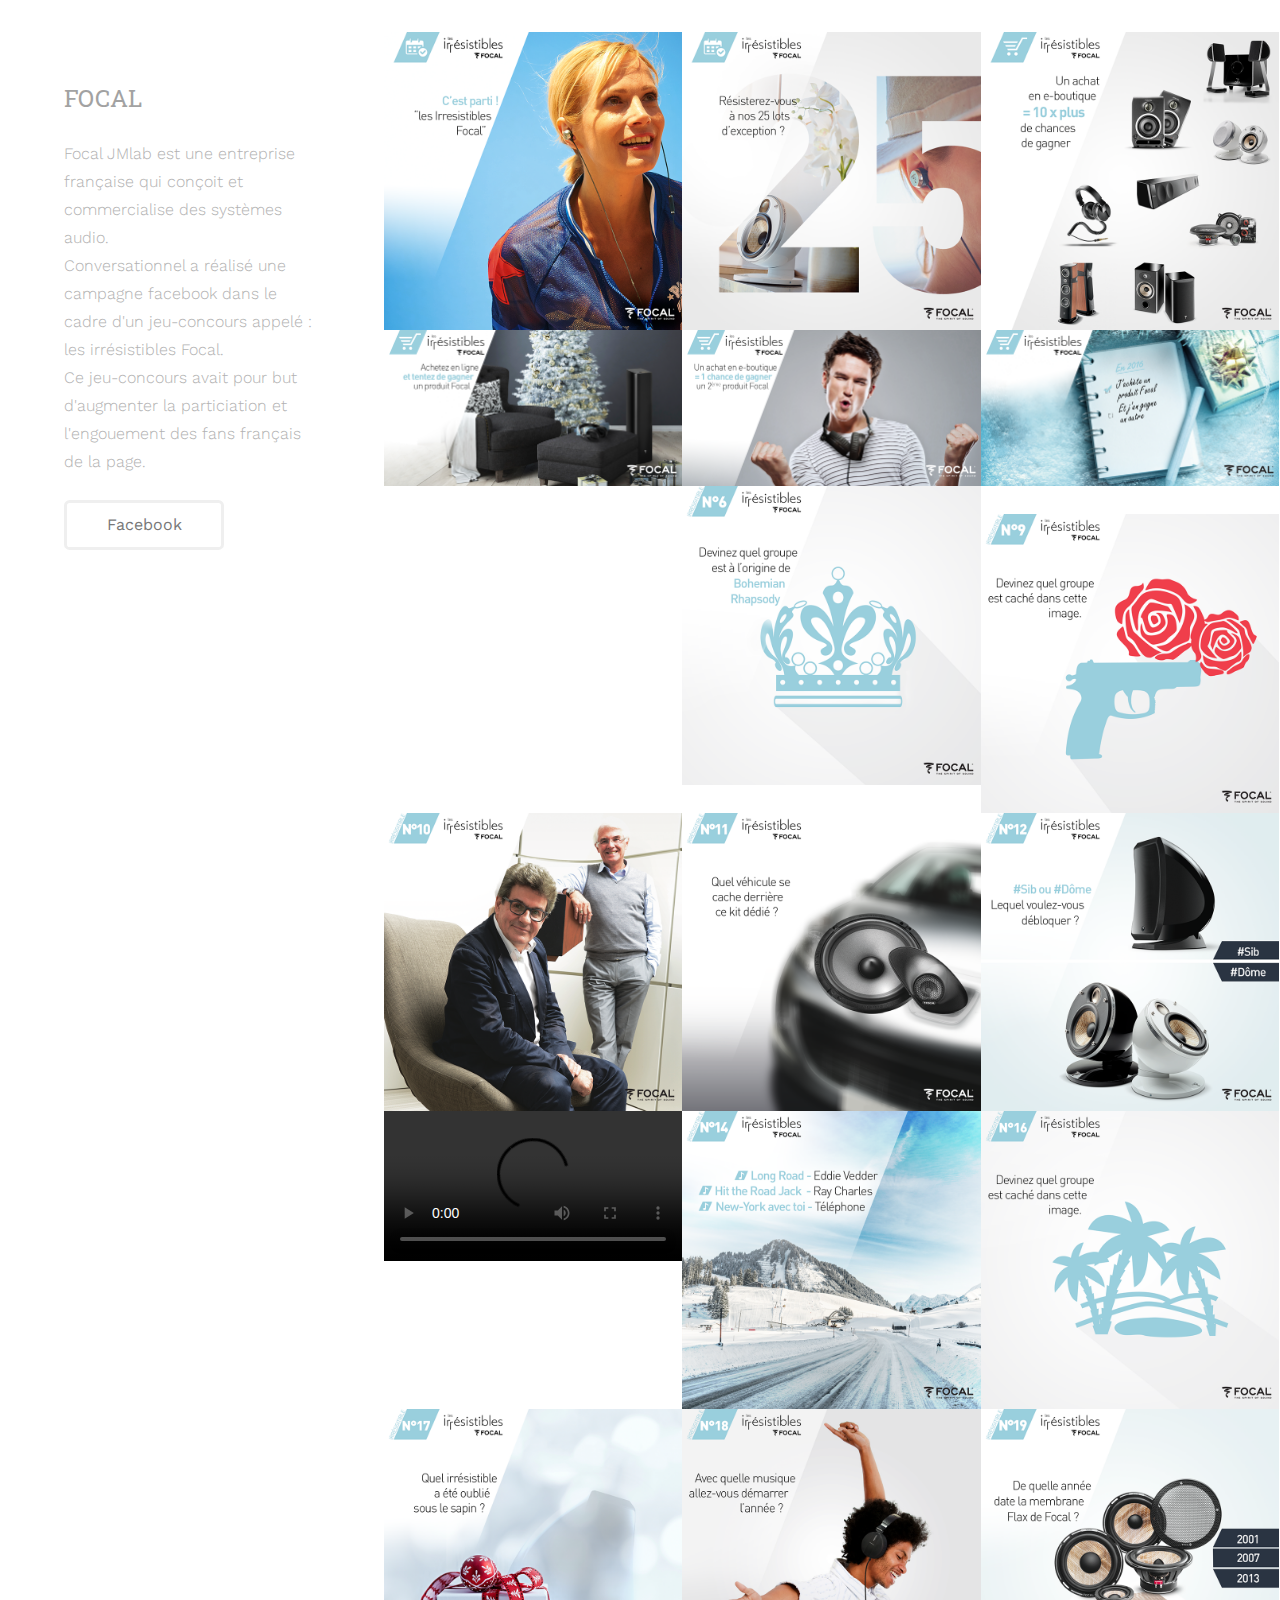
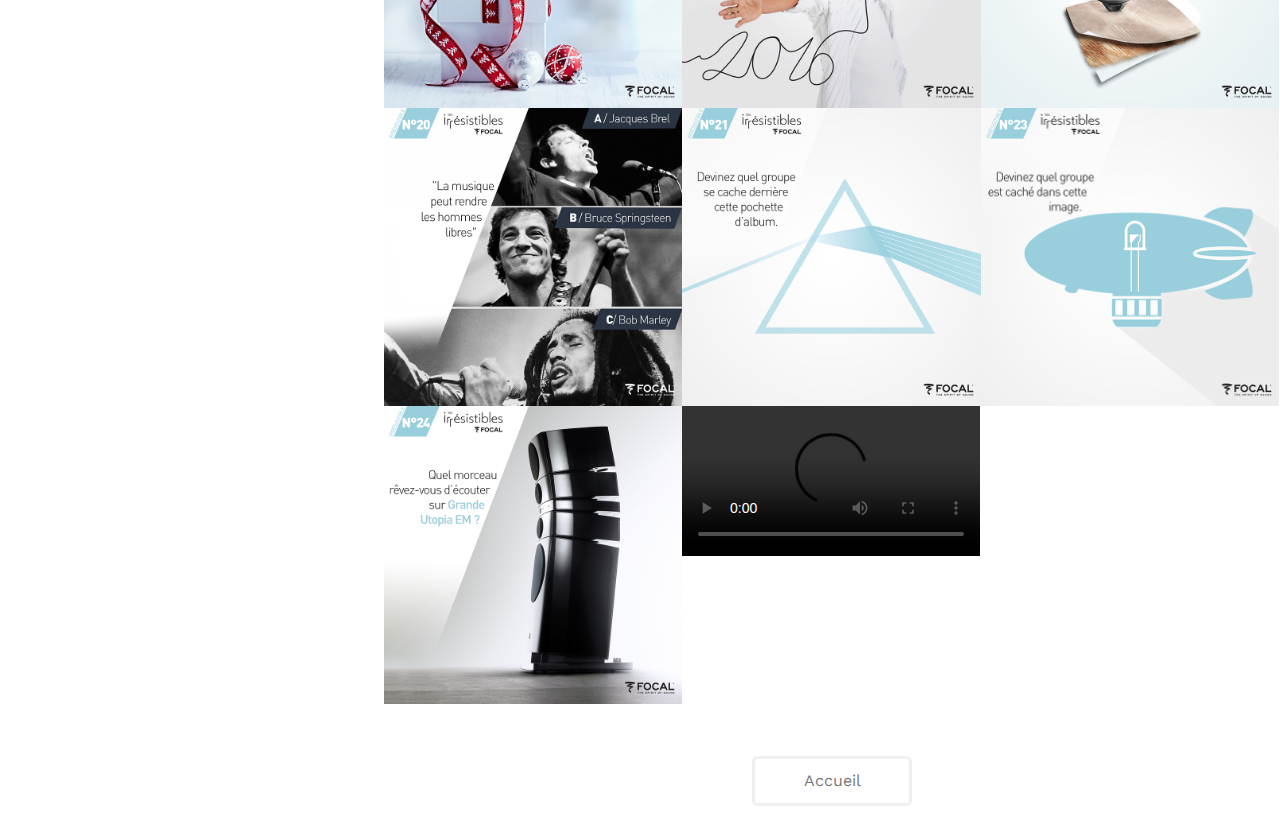
==== focal.html @ 902b3710 "Site almost finish" ====
<!DOCTYPE HTML>
<!--
	Strata by HTML5 UP
	html5up.net | @n33co
	Free for personal and commercial use under the CCA 3.0 license (html5up.net/license)
-->
<html>
	<head>
		<title>IzzDesign</title>
		<meta charset="utf-8" />
		<meta name="viewport" content="width=device-width, initial-scale=1" />
		<!--[if lte IE 8]><script src="assets/js/ie/html5shiv.js"></script><![endif]-->
		<link rel="stylesheet" href="assets/css/main.css" />
		<link rel="stylesheet" href="assets/css/animate.css" />
		<!--[if lte IE 8]><link rel="stylesheet" href="assets/css/ie8.css" /><![endif]-->
		<script type="text/javascript" src="http://ajax.googleapis.com/ajax/libs/jquery/1.4/jquery.min.js"></script>
	</head>

	<body id="top">

		<!-- Header -->
		<header id="header-projects">
			<div class="major">
				<h2 data-wow-duration="100ms" data-wow-delay="200ms" class="wow fadeIn animated">Focal</h2>
			</div>
				<p data-wow-duration="100ms" data-wow-delay="200ms" class="wow fadeIn animated">Focal JMlab est une entreprise française qui conçoit et commercialise des systèmes audio.</br> Conversationnel a réalisé une campagne facebook dans le cadre d'un jeu-concours appelé : les irrésistibles Focal.</br> Ce jeu-concours avait pour but d'augmenter la particiation et l'engouement des fans français de la page.</p>
			<ul class="actions">
				<li><a href="http://www.conversationnel.fr/" class="button" target="_blank">Facebook</a></li>
			</ul>
		</header>


		<!-- Main -->

		<section id="main-projects">
		<div class="main">
			<div class="box alt">
				<div class="work">
						<img src="projects/focal/l01.png" class="media" alt=""/>
						<div class="caption">
							<div class="work_title">
								<h2>Les irrésistibles Focal</h2>
								<p>Lancement de l'opération</p>
							</div>
						</div>
				</div>
				<div class="work">
						<img src="projects/focal/l02.png" class="media" alt=""/>
						<div class="caption">
							<div class="work_title">
								<h2>Les irrésistibles Focal</h2>
								<p>Lancement de l'opération</p>
							</div>
						</div>
				</div>

				<div class="work">
						<img src="projects/focal/l06.png" class="media" alt=""/>
						<div class="caption">
							<div class="work_title">
								<h2>Les irrésistibles Focal</h2>
								<p>Présentation des lots à gagner</p>
							</div>
						</div>
				</div>

				<div class="work">
						<img src="projects/focal/l03.png" class="media" alt=""/>
						<div class="caption">
							<div class="work_title">
								<h2>Les irrésistibles Focal</h2>
							</div>
						</div>
				</div>

				<div class="work">
						<img src="projects/focal/l07.png" class="media" alt=""/>
						<div class="caption">
							<div class="work_title">
								<h2>Les irrésistibles Focal</h2>
							</div>
						</div>
				</div>

				<figure class="work">
						<img src="projects/focal/l05.png" class="media" alt=""/>
						<div class="caption">
							<div class="work_title">
								<h2>Les irrésistibles Focal</h2>
							</div>
						</div>
				</figure>

				<div class="work">
						<img src="projects/focal/05.jpg" class="media" alt=""/>
						<div class="caption">
							<div class="work_title">
								<h2>Les irrésistibles Focal</h2>
								<p>Battle</p>
							</div>
						</div>
				</div>

				<div class="work">
						<img src="projects/focal/06.png" class="media" alt=""/>
						<div class="caption">
							<div class="work_title">
								<h2>Les irrésistibles Focal</h2>
								<p>Quizz - Queen</p>
							</div>
						</div>
				</div>

				<div class="work">
						<img src="projects/focal/07.jpg" class="media" alt=""/>
						<div class="caption">
							<div class="work_title">
								<h2>Les irrésistibles Focal</h2>
								<p>Jeu</p>
							</div>
						</div>
				</div>

				<div class="work">
						<img src="projects/focal/09.png" class="media" alt=""/>
						<div class="caption">
							<div class="work_title">
								<h2>Les irrésistibles Focal</h2>
								<p>Quizz - Gun'n Roses</p>
							</div>
						</div>
				</div>

				<div class="work">
						<img src="projects/focal/10.png" class="media" alt=""/>
						<div class="caption">
							<div class="work_title">
								<h2>Les irrésistibles Focal</h2>
								<p>Quizz - Fondateurs de Focal</p>
							</div>
						</div>
				</div>

				<div class="work">
						<img src="projects/focal/11.png" class="media" alt=""/>
						<div class="caption">
							<div class="work_title">
								<h2>Les irrésistibles Focal</h2>
								<p>Jeu</p>
							</div>
						</div>
				</div>

				<div class="work">
						<img src="projects/focal/12.png" class="media" alt=""/>
						<div class="caption">
							<div class="work_title">
								<h2>Les irrésistibles Focal</h2>
								<p>Battle</p>
							</div>
						</div>
				</div>

				<div class="work">
						<video src="projects/focal/v13.mp4" class="media" alt="" controls/>
						<div class="caption">
							<div class="work_title">
								<h2>Les irrésistibles Focal</h2>
								<p>Question</p>
							</div>
						</div>
				</div>

				<div class="work">
						<img src="projects/focal/14.png" class="media" alt=""/>
						<div class="caption">
							<div class="work_title">
								<h2>Les irrésistibles Focal</h2>
								<p>Question</p>
							</div>
						</div>
				</div>

				<div class="work">
						<img src="projects/focal/16.png" class="media" alt=""/>
						<div class="caption">
							<div class="work_title">
								<h2>Les irrésistibles Focal</h2>
								<p>Quizz - Oasis</p>
							</div>
						</div>
				</div>

				<div class="work">
						<img src="projects/focal/17.png" class="media" alt=""/>
						<div class="caption">
							<div class="work_title">
								<h2>Les irrésistibles Focal</h2>
								<p>Jeu</p>
							</div>
						</div>
				</div>

				<div class="work">
						<img src="projects/focal/18.png" class="media" alt=""/>
						<div class="caption">
							<div class="work_title">
								<h2>Les irrésistibles Focal</h2>
								<p>Question</p>
							</div>
						</div>
				</div>

				<div class="work">
						<img src="projects/focal/19.png" class="media" alt=""/>
						<div class="caption">
							<div class="work_title">
								<h2>Les irrésistibles Focal</h2>
								<p>Quizz</p>
							</div>
						</div>
				</div>

				<div class="work">
						<img src="projects/focal/20.png" class="media" alt=""/>
						<div class="caption">
							<div class="work_title">
								<h2>Les irrésistibles Focal</h2>
								<p>Quizz</p>
							</div>
						</div>
				</div>

				<div class="work">
						<img src="projects/focal/21.png" class="media" alt=""/>
						<div class="caption">
							<div class="work_title">
								<h2>Les irrésistibles Focal</h2>
								<p>Quizz - Pink Floyd</p>
							</div>
						</div>
				</div>

				<div class="work">
						<img src="projects/focal/23.png" class="media" alt=""/>
						<div class="caption">
							<div class="work_title">
								<h2>Les irrésistibles Focal</h2>
								<p>Quizz - Led Zepplin</p>
							</div>
						</div>
				</div>

				<div class="work">
						<img src="projects/focal/24.png" class="media" alt=""/>
						<div class="caption">
							<div class="work_title">
								<h2>Les irrésistibles Focal</h2>
								<p>Question</p>
							</div>
						</div>
				</div>

				<div class="work">
						<video src="projects/focal/v25.mp4" class="media" alt="" controls/>
						<div class="caption">
							<div class="work_title">
								<h2>Les irrésistibles Focal</h2>
								<p>Video Finale</p>
							</div>
						</div>
				</div>

			</div>
		</div>
			<ul class="actions center clear">
				<li><a href="index.html" class="button center">Accueil</a></li>
			</ul>
		</section>

		<!-- Footer -->
<!-- 			<footer id="footer">
				<ul class="icons">
					<li><a href="#" class="icon fa-twitter"><span class="label">Twitter</span></a></li>
					<li><a href="#" class="icon fa-github"><span class="label">Github</span></a></li>
					<li><a href="#" class="icon fa-dribbble"><span class="label">Dribbble</span></a></li>
					<li><a href="#" class="icon fa-envelope-o"><span class="label">Email</span></a></li>
				</ul>
				<ul class="copyright">
					<li>&copy; Untitled</li><li>Design: <a href="http://html5up.net">HTML5 UP</a></li>
				</ul>
			</footer> -->

		<!-- Scripts -->
			<script src="assets/js/jquery.min.js"></script>
			<script src="assets/js/jquery.poptrox.min.js"></script>
			<script src="assets/js/skel.min.js"></script>
			<script src="assets/js/util.js"></script>
    		<script src="assets/js/wow.js"></script>
			<!--[if lte IE 8]><script src="assets/js/ie/respond.min.js"></script><![endif]
			<script src="assets/js/main.js"></script>
	</body>
</html>
---- assets/css/main.css ----
@import url("font-awesome.min.css");
@import url("http://fonts.googleapis.com/css?family=Source+Sans+Pro:400,400italic");
@import url("https://fonts.googleapis.com/css?family=Roboto+Slab:400,700,300,100' rel='stylesheet' type='text/css'");         
@import url("https://fonts.googleapis.com/css?family=Work+Sans:400,700,200,300");
@import url(https://fonts.googleapis.com/css?family=Lato:900);

/*
	Strata by HTML5 UP
	html5up.net | @n33co
	Free for personal and commercial use under the CCA 3.0 license (html5up.net/license)
*/

/* Reset */

	html, body, div, span, applet, object, iframe, h1, h2, h3, h4, h5, h6, p, blockquote, pre, a, abbr, acronym, address, big, cite, code, del, dfn, em, img, ins, kbd, q, s, samp, small, strike, strong, sub, sup, tt, var, b, u, i, center, dl, dt, dd, ol, ul, li, fieldset, form, label, legend, table, caption, tbody, tfoot, thead, tr, th, td, article, aside, canvas, details, embed, figure, figcaption, footer, header, hgroup, menu, nav, output, ruby, section, summary, time, mark, audio, video {
		margin: 0;
		padding: 0;
		border: 0;
		font-size: 100%;
		font: inherit;
		vertical-align: baseline;
	}

	article, aside, details, figcaption, figure, footer, header, hgroup, menu, nav, section {
		display: block;
	}

	body {
		line-height: 1;
	}

	ol, ul {
		list-style: none;
	}

	blockquote, q {
		quotes: none;
	}

	blockquote:before, blockquote:after, q:before, q:after {
		content: '';
		content: none;
	}

	table {
		border-collapse: collapse;
		border-spacing: 0;
	}

	body {
		-webkit-text-size-adjust: none;
	}

/* Box Model */

	*, *:before, *:after {
		-moz-box-sizing: border-box;
		-webkit-box-sizing: border-box;
		box-sizing: border-box;
	}

/* Containers */

	.container {
		margin-left: auto;
		margin-right: auto;
	}

	.container.\31 25\25 {
		width: 100%;
		max-width: 1200px;
		min-width: 960px;
	}

	.container.\37 5\25 {
		width: 720px;
	}

	.container.\35 0\25 {
		width: 480px;
	}

	.container.\32 5\25 {
		width: 240px;
	}

	.container {
		width: 960px;
	}

	@media screen and (max-width: 1800px) {

		.container.\31 25\25 {
			width: 100%;
			max-width: 1200px;
			min-width: 960px;
		}

		.container.\37 5\25 {
			width: 720px;
		}

		.container.\35 0\25 {
			width: 480px;
		}

		.container.\32 5\25 {
			width: 240px;
		}

		.container {
			width: 960px;
		}

	}

	@media screen and (max-width: 1280px) {

		.container.\31 25\25 {
			width: 100%;
			max-width: 1200px;
			min-width: 960px;
		}

		.container.\37 5\25 {
			width: 720px;
		}

		.container.\35 0\25 {
			width: 480px;
		}

		.container.\32 5\25 {
			width: 240px;
		}

		.container {
			width: 960px;
		}

	}

	@media screen and (max-width: 980px) {

		.container.\31 25\25 {
			width: 100%;
			max-width: 1200px;
			min-width: 960px;
		}

		.container.\37 5\25 {
			width: 720px;
		}

		.container.\35 0\25 {
			width: 480px;
		}

		.container.\32 5\25 {
			width: 240px;
		}

		.container {
			width: 960px;
		}

	}

	@media screen and (max-width: 736px) {

		.container.\31 25\25 {
			width: 100%;
			max-width: 1200px;
			min-width: 960px;
		}

		.container.\37 5\25 {
			width: 720px;
		}

		.container.\35 0\25 {
			width: 480px;
		}

		.container.\32 5\25 {
			width: 240px;
		}

		.container {
			width: 960px;
		}

	}

	@media screen and (max-width: 480px) {

		.container.\31 25\25 {
			width: 100%;
			max-width: 1200px;
			min-width: 960px;
		}

		.container.\37 5\25 {
			width: 720px;
		}

		.container.\35 0\25 {
			width: 480px;
		}

		.container.\32 5\25 {
			width: 240px;
		}

		.container {
			width: 960px;
		}

	}

/* Grid */

	.row {
		border-bottom: solid 1px transparent;
		-moz-box-sizing: border-box;
		-webkit-box-sizing: border-box;
		box-sizing: border-box;
	}

	.row > * {
		float: left;
		-moz-box-sizing: border-box;
		-webkit-box-sizing: border-box;
		box-sizing: border-box;
	}

	.row:after, .row:before {
		content: '';
		display: block;
		clear: both;
		height: 0;
	}

	.row.uniform > * > :first-child {
		margin-top: 0;
	}

/*	.row.uniform > * > :last-child {
		margin-bottom: 0;
	}*/

	.row.\30 \25 > * {
		padding: 0 0 0 0em;
	}

	.row.\30 \25 {
		margin: 0 0 -1px 0em;
	}

	.row.uniform.\30 \25 > * {
		padding: 0em 0 0 0em;
	}

	.row.uniform.\30 \25 {
		margin: 0em 0 -1px 0em;
	}

	.row > * {
		padding: 0 0 0 2.5em;
	}

	.row {
		margin: 0 0 -1px -2.5em;
	}

	.row.uniform > * {
		padding: 2.5em 0 0 2.5em;
	}

	.row.uniform {
		margin: -2.5em 0 -1px -2.5em;
	}

	.row.\32 00\25 > * {
		padding: 0 0 0 5em;
	}

	.row.\32 00\25 {
		margin: 0 0 -1px -5em;
	}

	.row.uniform.\32 00\25 > * {
		padding: 5em 0 0 5em;
	}

	.row.uniform.\32 00\25 {
		margin: -5em 0 -1px -5em;
	}

	.row.\31 50\25 > * {
		padding: 0 0 0 3.75em;
	}

	.row.\31 50\25 {
		margin: 0 0 -1px -3.75em;
	}

	.row.uniform.\31 50\25 > * {
		padding: 3.75em 0 0 3.75em;
	}

	.row.uniform.\31 50\25 {
		margin: -3.75em 0 -1px -3.75em;
	}

	.row.\35 0\25 > * {
		padding: 0 0 0 1.25em;
	}

	.row.\35 0\25 {
		margin: 0 0 -1px -1.25em;
	}

	.row.uniform.\35 0\25 > * {
		padding: 0.7em 0 0 0.5em;
	}

	.row.uniform.\35 0\25 {
		margin: -1.25em 0 -1px -1.25em;
	}

	.row.\32 5\25 > * {
		padding: 0 0 0 0.625em;
	}

	.row.\32 5\25 {
		margin: 0 0 -1px -0.625em;
	}

	.row.uniform.\32 5\25 > * {
		padding: 0.625em 0 0 0.625em;
	}

	.row.uniform.\32 5\25 {
		margin: -0.625em 0 -1px -0.625em;
	}

	.\31 2u, .\31 2u\24 {
		width: 100%;
		clear: none;
		margin-left: 0;
	}

	.\31 1u, .\31 1u\24 {
		width: 91.6666666667%;
		clear: none;
		margin-left: 0;
	}

	.\31 0u, .\31 0u\24 {
		width: 83.3333333333%;
		clear: none;
		margin-left: 0;
	}

	.\39 u, .\39 u\24 {
		width: 75%;
		clear: none;
		margin-left: 0;
	}

	.\38 u, .\38 u\24 {
		width: 66.6666666667%;
		clear: none;
		margin-left: 0;
	}

	.\37 u, .\37 u\24 {
		width: 58.3333333333%;
		clear: none;
		margin-left: 0;
	}

	.\36 u, .\36 u\24 {
		width: 50%;
		clear: none;
		margin-left: 0;
	}

	.\35 u, .\35 u\24 {
		width: 41.6666666667%;
		clear: none;
		margin-left: 0;
	}

	.\34 u, .\34 u\24 {
		width: 33.3333333333%;
		clear: none;
		margin-left: 0;
	}

	.\33 u, .\33 u\24 {
		width: 25%;
		clear: none;
		margin-left: 0;
	}

	.\32 u, .\32 u\24 {
		width: 16.6666666667%;
		clear: none;
		margin-left: 0;
	}

	.\31 u, .\31 u\24 {
		width: 8.3333333333%;
		clear: none;
		margin-left: 0;
	}

	.\31 2u\24 + *,
	.\31 1u\24 + *,
	.\31 0u\24 + *,
	.\39 u\24 + *,
	.\38 u\24 + *,
	.\37 u\24 + *,
	.\36 u\24 + *,
	.\35 u\24 + *,
	.\34 u\24 + *,
	.\33 u\24 + *,
	.\32 u\24 + *,
	.\31 u\24 + * {
		clear: left;
	}

	.\-11u {
		margin-left: 91.66667%;
	}

	.\-10u {
		margin-left: 83.33333%;
	}

	.\-9u {
		margin-left: 75%;
	}

	.\-8u {
		margin-left: 66.66667%;
	}

	.\-7u {
		margin-left: 58.33333%;
	}

	.\-6u {
		margin-left: 50%;
	}

	.\-5u {
		margin-left: 41.66667%;
	}

	.\-4u {
		margin-left: 33.33333%;
	}

	.\-3u {
		margin-left: 25%;
	}

	.\-2u {
		margin-left: 16.66667%;
	}

	.\-1u {
		margin-left: 8.33333%;
	}

	@media screen and (max-width: 1800px) {

		.row > * {
			padding: 0 0 0 2.5em;
		}

		.row {
			margin: 0 0 -1px -2.5em;
		}

		.row.uniform > * {
			padding: 2.5em 0 0 2.5em;
		}

		.row.uniform {
			margin: -2.5em 0 -1px -2.5em;
		}

		.row.\32 00\25 > * {
			padding: 0 0 0 5em;
		}

		.row.\32 00\25 {
			margin: 0 0 -1px -5em;
		}

		.row.uniform.\32 00\25 > * {
			padding: 5em 0 0 5em;
		}

		.row.uniform.\32 00\25 {
			margin: -5em 0 -1px -5em;
		}

		.row.\31 50\25 > * {
			padding: 0 0 0 3.75em;
		}

		.row.\31 50\25 {
			margin: 0 0 -1px -3.75em;
		}

		.row.uniform.\31 50\25 > * {
			padding: 3.75em 0 0 3.75em;
		}

		.row.uniform.\31 50\25 {
			margin: -3.75em 0 -1px -3.75em;
		}

		.row.\35 0\25 > * {
			padding: 0 0 0 1.25em;
		}

		.row.\35 0\25 {
			margin: 0 0 -1px -1.25em;
		}

		.row.uniform.\35 0\25 > * {
			padding: 1.25em 0 0 1.25em;
		}

		.row.uniform.\35 0\25 {
			margin: -1.25em 0 -1px -1.25em;
		}

		.row.\32 5\25 > * {
			padding: 0 0 0 0.625em;
		}

		.row.\32 5\25 {
			margin: 0 0 -1px -0.625em;
		}

		.row.uniform.\32 5\25 > * {
			padding: 0.625em 0 0 0.625em;
		}

		.row.uniform.\32 5\25 {
			margin: -0.625em 0 -1px -0.625em;
		}

		.\31 2u\28xlarge\29, .\31 2u\24\28xlarge\29 {
			width: 100%;
			clear: none;
			margin-left: 0;
		}

		.\31 1u\28xlarge\29, .\31 1u\24\28xlarge\29 {
			width: 91.6666666667%;
			clear: none;
			margin-left: 0;
		}

		.\31 0u\28xlarge\29, .\31 0u\24\28xlarge\29 {
			width: 83.3333333333%;
			clear: none;
			margin-left: 0;
		}

		.\39 u\28xlarge\29, .\39 u\24\28xlarge\29 {
			width: 75%;
			clear: none;
			margin-left: 0;
		}

		.\38 u\28xlarge\29, .\38 u\24\28xlarge\29 {
			width: 66.6666666667%;
			clear: none;
			margin-left: 0;
		}

		.\37 u\28xlarge\29, .\37 u\24\28xlarge\29 {
			width: 58.3333333333%;
			clear: none;
			margin-left: 0;
		}

		.\36 u\28xlarge\29, .\36 u\24\28xlarge\29 {
			width: 50%;
			clear: none;
			margin-left: 0;
		}

		.\35 u\28xlarge\29, .\35 u\24\28xlarge\29 {
			width: 41.6666666667%;
			clear: none;
			margin-left: 0;
		}

		.\34 u\28xlarge\29, .\34 u\24\28xlarge\29 {
			width: 33.3333333333%;
			clear: none;
			margin-left: 0;
		}

		.\33 u\28xlarge\29, .\33 u\24\28xlarge\29 {
			width: 25%;
			clear: none;
			margin-left: 0;
		}

		.\32 u\28xlarge\29, .\32 u\24\28xlarge\29 {
			width: 16.6666666667%;
			clear: none;
			margin-left: 0;
		}

		.\31 u\28xlarge\29, .\31 u\24\28xlarge\29 {
			width: 8.3333333333%;
			clear: none;
			margin-left: 0;
		}

		.\31 2u\24\28xlarge\29 + *,
		.\31 1u\24\28xlarge\29 + *,
		.\31 0u\24\28xlarge\29 + *,
		.\39 u\24\28xlarge\29 + *,
		.\38 u\24\28xlarge\29 + *,
		.\37 u\24\28xlarge\29 + *,
		.\36 u\24\28xlarge\29 + *,
		.\35 u\24\28xlarge\29 + *,
		.\34 u\24\28xlarge\29 + *,
		.\33 u\24\28xlarge\29 + *,
		.\32 u\24\28xlarge\29 + *,
		.\31 u\24\28xlarge\29 + * {
			clear: left;
		}

		.\-11u\28xlarge\29 {
			margin-left: 91.66667%;
		}

		.\-10u\28xlarge\29 {
			margin-left: 83.33333%;
		}

		.\-9u\28xlarge\29 {
			margin-left: 75%;
		}

		.\-8u\28xlarge\29 {
			margin-left: 66.66667%;
		}

		.\-7u\28xlarge\29 {
			margin-left: 58.33333%;
		}

		.\-6u\28xlarge\29 {
			margin-left: 50%;
		}

		.\-5u\28xlarge\29 {
			margin-left: 41.66667%;
		}

		.\-4u\28xlarge\29 {
			margin-left: 33.33333%;
		}

		.\-3u\28xlarge\29 {
			margin-left: 25%;
		}

		.\-2u\28xlarge\29 {
			margin-left: 16.66667%;
		}

		.\-1u\28xlarge\29 {
			margin-left: 8.33333%;
		}

	}

	@media screen and (max-width: 1280px) {

		.row > * {
			padding: 0 0 0 2em;
		}

		.row {
			margin: 0 0 -1px -2em;
		}

		.row.uniform > * {
			padding: 2em 0 0 2em;
		}

		.row.uniform {
			margin: -2em 0 -1px -2em;
		}

		.row.\32 00\25 > * {
			padding: 0 0 0 4em;
		}

		.row.\32 00\25 {
			margin: 0 0 -1px -4em;
		}

		.row.uniform.\32 00\25 > * {
			padding: 4em 0 0 4em;
		}

		.row.uniform.\32 00\25 {
			margin: -4em 0 -1px -4em;
		}

		.row.\31 50\25 > * {
			padding: 0 0 0 3em;
		}

		.row.\31 50\25 {
			margin: 0 0 -1px -3em;
		}

		.row.uniform.\31 50\25 > * {
			padding: 3em 0 0 3em;
		}

		.row.uniform.\31 50\25 {
			margin: -3em 0 -1px -3em;
		}

		.row.\35 0\25 > * {
			padding: 0 0 0 1em;
		}

		.row.\35 0\25 {
			margin: 0 0 -1px -1em;
		}

		.row.uniform.\35 0\25 > * {
			padding: 1em 0 0 1em;
		}

		.row.uniform.\35 0\25 {
			margin: -1em 0 -1px -1em;
		}

		.row.\32 5\25 > * {
			padding: 0 0 0 0.5em;
		}

		.row.\32 5\25 {
			margin: 0 0 -1px -0.5em;
		}

		.row.uniform.\32 5\25 > * {
			padding: 0.5em 0 0 0.5em;
		}

		.row.uniform.\32 5\25 {
			margin: -0.5em 0 -1px -0.5em;
		}

		.\31 2u\28large\29, .\31 2u\24\28large\29 {
			width: 100%;
			clear: none;
			margin-left: 0;
		}

		.\31 1u\28large\29, .\31 1u\24\28large\29 {
			width: 91.6666666667%;
			clear: none;
			margin-left: 0;
		}

		.\31 0u\28large\29, .\31 0u\24\28large\29 {
			width: 83.3333333333%;
			clear: none;
			margin-left: 0;
		}

		.\39 u\28large\29, .\39 u\24\28large\29 {
			width: 75%;
			clear: none;
			margin-left: 0;
		}

		.\38 u\28large\29, .\38 u\24\28large\29 {
			width: 66.6666666667%;
			clear: none;
			margin-left: 0;
		}

		.\37 u\28large\29, .\37 u\24\28large\29 {
			width: 58.3333333333%;
			clear: none;
			margin-left: 0;
		}

		.\36 u\28large\29, .\36 u\24\28large\29 {
			width: 50%;
			clear: none;
			margin-left: 0;
		}

		.\35 u\28large\29, .\35 u\24\28large\29 {
			width: 41.6666666667%;
			clear: none;
			margin-left: 0;
		}

		.\34 u\28large\29, .\34 u\24\28large\29 {
			width: 33.3333333333%;
			clear: none;
			margin-left: 0;
		}

		.\33 u\28large\29, .\33 u\24\28large\29 {
			width: 25%;
			clear: none;
			margin-left: 0;
		}

		.\32 u\28large\29, .\32 u\24\28large\29 {
			width: 16.6666666667%;
			clear: none;
			margin-left: 0;
		}

		.\31 u\28large\29, .\31 u\24\28large\29 {
			width: 8.3333333333%;
			clear: none;
			margin-left: 0;
		}

		.\31 2u\24\28large\29 + *,
		.\31 1u\24\28large\29 + *,
		.\31 0u\24\28large\29 + *,
		.\39 u\24\28large\29 + *,
		.\38 u\24\28large\29 + *,
		.\37 u\24\28large\29 + *,
		.\36 u\24\28large\29 + *,
		.\35 u\24\28large\29 + *,
		.\34 u\24\28large\29 + *,
		.\33 u\24\28large\29 + *,
		.\32 u\24\28large\29 + *,
		.\31 u\24\28large\29 + * {
			clear: left;
		}

		.\-11u\28large\29 {
			margin-left: 91.66667%;
		}

		.\-10u\28large\29 {
			margin-left: 83.33333%;
		}

		.\-9u\28large\29 {
			margin-left: 75%;
		}

		.\-8u\28large\29 {
			margin-left: 66.66667%;
		}

		.\-7u\28large\29 {
			margin-left: 58.33333%;
		}

		.\-6u\28large\29 {
			margin-left: 50%;
		}

		.\-5u\28large\29 {
			margin-left: 41.66667%;
		}

		.\-4u\28large\29 {
			margin-left: 33.33333%;
		}

		.\-3u\28large\29 {
			margin-left: 25%;
		}

		.\-2u\28large\29 {
			margin-left: 16.66667%;
		}

		.\-1u\28large\29 {
			margin-left: 8.33333%;
		}

	}

	@media screen and (max-width: 980px) {

		.row > * {
			padding: 0 0 0 2em;
		}

		.row {
			margin: 0 0 -1px -2em;
		}

		.row.uniform > * {
			padding: 2em 0 0 2em;
		}

		.row.uniform {
			margin: -2em 0 -1px -2em;
		}

		.row.\32 00\25 > * {
			padding: 0 0 0 4em;
		}

		.row.\32 00\25 {
			margin: 0 0 -1px -4em;
		}

		.row.uniform.\32 00\25 > * {
			padding: 4em 0 0 4em;
		}

		.row.uniform.\32 00\25 {
			margin: -4em 0 -1px -4em;
		}

		.row.\31 50\25 > * {
			padding: 0 0 0 3em;
		}

		.row.\31 50\25 {
			margin: 0 0 -1px -3em;
		}

		.row.uniform.\31 50\25 > * {
			padding: 3em 0 0 3em;
		}

		.row.uniform.\31 50\25 {
			margin: -3em 0 -1px -3em;
		}

		.row.\35 0\25 > * {
			padding: 0 0 0 1em;
		}

		.row.\35 0\25 {
			margin: 0 0 -1px -1em;
		}

		.row.uniform.\35 0\25 > * {
			padding: 1em 0 0 1em;
		}

		.row.uniform.\35 0\25 {
			margin: -1em 0 -1px -1em;
		}

		.row.\32 5\25 > * {
			padding: 0 0 0 0.5em;
		}

		.row.\32 5\25 {
			margin: 0 0 -1px -0.5em;
		}

		.row.uniform.\32 5\25 > * {
			padding: 0.5em 0 0 0.5em;
		}

		.row.uniform.\32 5\25 {
			margin: -0.5em 0 -1px -0.5em;
		}

		.\31 2u\28medium\29, .\31 2u\24\28medium\29 {
			width: 100%;
			clear: none;
			margin-left: 0;
		}

		.\31 1u\28medium\29, .\31 1u\24\28medium\29 {
			width: 91.6666666667%;
			clear: none;
			margin-left: 0;
		}

		.\31 0u\28medium\29, .\31 0u\24\28medium\29 {
			width: 83.3333333333%;
			clear: none;
			margin-left: 0;
		}

		.\39 u\28medium\29, .\39 u\24\28medium\29 {
			width: 75%;
			clear: none;
			margin-left: 0;
		}

		.\38 u\28medium\29, .\38 u\24\28medium\29 {
			width: 66.6666666667%;
			clear: none;
			margin-left: 0;
		}

		.\37 u\28medium\29, .\37 u\24\28medium\29 {
			width: 58.3333333333%;
			clear: none;
			margin-left: 0;
		}

		.\36 u\28medium\29, .\36 u\24\28medium\29 {
			width: 50%;
			clear: none;
			margin-left: 0;
		}

		.\35 u\28medium\29, .\35 u\24\28medium\29 {
			width: 41.6666666667%;
			clear: none;
			margin-left: 0;
		}

		.\34 u\28medium\29, .\34 u\24\28medium\29 {
			width: 33.3333333333%;
			clear: none;
			margin-left: 0;
		}

		.\33 u\28medium\29, .\33 u\24\28medium\29 {
			width: 25%;
			clear: none;
			margin-left: 0;
		}

		.\32 u\28medium\29, .\32 u\24\28medium\29 {
			width: 16.6666666667%;
			clear: none;
			margin-left: 0;
		}

		.\31 u\28medium\29, .\31 u\24\28medium\29 {
			width: 8.3333333333%;
			clear: none;
			margin-left: 0;
		}

		.\31 2u\24\28medium\29 + *,
		.\31 1u\24\28medium\29 + *,
		.\31 0u\24\28medium\29 + *,
		.\39 u\24\28medium\29 + *,
		.\38 u\24\28medium\29 + *,
		.\37 u\24\28medium\29 + *,
		.\36 u\24\28medium\29 + *,
		.\35 u\24\28medium\29 + *,
		.\34 u\24\28medium\29 + *,
		.\33 u\24\28medium\29 + *,
		.\32 u\24\28medium\29 + *,
		.\31 u\24\28medium\29 + * {
			clear: left;
		}

		.\-11u\28medium\29 {
			margin-left: 91.66667%;
		}

		.\-10u\28medium\29 {
			margin-left: 83.33333%;
		}

		.\-9u\28medium\29 {
			margin-left: 75%;
		}

		.\-8u\28medium\29 {
			margin-left: 66.66667%;
		}

		.\-7u\28medium\29 {
			margin-left: 58.33333%;
		}

		.\-6u\28medium\29 {
			margin-left: 50%;
		}

		.\-5u\28medium\29 {
			margin-left: 41.66667%;
		}

		.\-4u\28medium\29 {
			margin-left: 33.33333%;
		}

		.\-3u\28medium\29 {
			margin-left: 25%;
		}

		.\-2u\28medium\29 {
			margin-left: 16.66667%;
		}

		.\-1u\28medium\29 {
			margin-left: 8.33333%;
		}

	}

	@media screen and (max-width: 736px) {

		.row > * {
			padding: 0 0 0 1.5em;
		}

		.row {
			margin: 0 0 -1px -1.5em;
		}

		.row.uniform > * {
			padding: 1.5em 0 0 1.5em;
		}

		.row.uniform {
			margin: -1.5em 0 -1px -1.5em;
		}

		.row.\32 00\25 > * {
			padding: 0 0 0 3em;
		}

		.row.\32 00\25 {
			margin: 0 0 -1px -3em;
		}

		.row.uniform.\32 00\25 > * {
			padding: 3em 0 0 3em;
		}

		.row.uniform.\32 00\25 {
			margin: -3em 0 -1px -3em;
		}

		.row.\31 50\25 > * {
			padding: 0 0 0 2.25em;
		}

		.row.\31 50\25 {
			margin: 0 0 -1px -2.25em;
		}

		.row.uniform.\31 50\25 > * {
			padding: 2.25em 0 0 2.25em;
		}

		.row.uniform.\31 50\25 {
			margin: -2.25em 0 -1px -2.25em;
		}

		.row.\35 0\25 > * {
			padding: 0 0 0 0.75em;
		}

		.row.\35 0\25 {
			margin: 0 0 -1px -0.75em;
		}

		.row.uniform.\35 0\25 > * {
			padding: 0.75em 0 0 0.75em;
		}

		.row.uniform.\35 0\25 {
			margin: -0.75em 0 -1px -0.75em;
		}

		.row.\32 5\25 > * {
			padding: 0 0 0 0.375em;
		}

		.row.\32 5\25 {
			margin: 0 0 -1px -0.375em;
		}

		.row.uniform.\32 5\25 > * {
			padding: 0.375em 0 0 0.375em;
		}

		.row.uniform.\32 5\25 {
			margin: -0.375em 0 -1px -0.375em;
		}

		.\31 2u\28small\29, .\31 2u\24\28small\29 {
			width: 100%;
			clear: none;
			margin-left: 0;
		}

		.\31 1u\28small\29, .\31 1u\24\28small\29 {
			width: 91.6666666667%;
			clear: none;
			margin-left: 0;
		}

		.\31 0u\28small\29, .\31 0u\24\28small\29 {
			width: 83.3333333333%;
			clear: none;
			margin-left: 0;
		}

		.\39 u\28small\29, .\39 u\24\28small\29 {
			width: 75%;
			clear: none;
			margin-left: 0;
		}

		.\38 u\28small\29, .\38 u\24\28small\29 {
			width: 66.6666666667%;
			clear: none;
			margin-left: 0;
		}

		.\37 u\28small\29, .\37 u\24\28small\29 {
			width: 58.3333333333%;
			clear: none;
			margin-left: 0;
		}

		.\36 u\28small\29, .\36 u\24\28small\29 {
			width: 50%;
			clear: none;
			margin-left: 0;
		}

		.\35 u\28small\29, .\35 u\24\28small\29 {
			width: 41.6666666667%;
			clear: none;
			margin-left: 0;
		}

		.\34 u\28small\29, .\34 u\24\28small\29 {
			width: 33.3333333333%;
			clear: none;
			margin-left: 0;
		}

		.\33 u\28small\29, .\33 u\24\28small\29 {
			width: 25%;
			clear: none;
			margin-left: 0;
		}

		.\32 u\28small\29, .\32 u\24\28small\29 {
			width: 16.6666666667%;
			clear: none;
			margin-left: 0;
		}

		.\31 u\28small\29, .\31 u\24\28small\29 {
			width: 8.3333333333%;
			clear: none;
			margin-left: 0;
		}

		.\31 2u\24\28small\29 + *,
		.\31 1u\24\28small\29 + *,
		.\31 0u\24\28small\29 + *,
		.\39 u\24\28small\29 + *,
		.\38 u\24\28small\29 + *,
		.\37 u\24\28small\29 + *,
		.\36 u\24\28small\29 + *,
		.\35 u\24\28small\29 + *,
		.\34 u\24\28small\29 + *,
		.\33 u\24\28small\29 + *,
		.\32 u\24\28small\29 + *,
		.\31 u\24\28small\29 + * {
			clear: left;
		}

		.\-11u\28small\29 {
			margin-left: 91.66667%;
		}

		.\-10u\28small\29 {
			margin-left: 83.33333%;
		}

		.\-9u\28small\29 {
			margin-left: 75%;
		}

		.\-8u\28small\29 {
			margin-left: 66.66667%;
		}

		.\-7u\28small\29 {
			margin-left: 58.33333%;
		}

		.\-6u\28small\29 {
			margin-left: 50%;
		}

		.\-5u\28small\29 {
			margin-left: 41.66667%;
		}

		.\-4u\28small\29 {
			margin-left: 33.33333%;
		}

		.\-3u\28small\29 {
			margin-left: 25%;
		}

		.\-2u\28small\29 {
			margin-left: 16.66667%;
		}

		.\-1u\28small\29 {
			margin-left: 8.33333%;
		}

	}

	@media screen and (max-width: 480px) {

		.row > * {
			padding: 0 0 0 1.5em;
			clear: both;
		}

		.row {
			margin: 0 0 -1px -1.5em;
		}

		.row.uniform > * {
			padding: 1.5em 0 0 1.5em;
		}

		.row.uniform {
			margin: -1.5em 0 -1px -1.5em;
		}

		.row.\32 00\25 > * {
			padding: 0 0 0 3em;
		}

		.row.\32 00\25 {
			margin: 0 0 -1px -3em;
		}

		.row.uniform.\32 00\25 > * {
			padding: 3em 0 0 3em;
		}

		.row.uniform.\32 00\25 {
			margin: -3em 0 -1px -3em;
		}

		.row.\31 50\25 > * {
			padding: 0 0 0 2.25em;
		}

		.row.\31 50\25 {
			margin: 0 0 -1px -2.25em;
		}

		.row.uniform.\31 50\25 > * {
			padding: 2.25em 0 0 2.25em;
		}

		.row.uniform.\31 50\25 {
			margin: -2.25em 0 -1px -2.25em;
		}

		.row.\35 0\25 > * {
			padding: 0 0 0 0.75em;
		}

		.row.\35 0\25 {
			margin: 0 0 -1px -0.75em;
		}

		.row.uniform.\35 0\25 > * {
			padding: 0.75em 0 0 0.75em;
		}

		.row.uniform.\35 0\25 {
			margin: -0.75em 0 -1px -0.75em;
		}

		.row.\32 5\25 > * {
			padding: 0 0 0 0.375em;
		}

		.row.\32 5\25 {
			margin: 0 0 -1px -0.375em;
		}

		.row.uniform.\32 5\25 > * {
			padding: 0.375em 0 0 0.375em;
		}

		.row.uniform.\32 5\25 {
			margin: -0.375em 0 -1px -0.375em;
		}

		.\31 2u\28xsmall\29, .\31 2u\24\28xsmall\29 {
			width: 100%;
			clear: none;
			margin-left: 0;
		}

		.\31 1u\28xsmall\29, .\31 1u\24\28xsmall\29 {
			width: 91.6666666667%;
			clear: none;
			margin-left: 0;
		}

		.\31 0u\28xsmall\29, .\31 0u\24\28xsmall\29 {
			width: 83.3333333333%;
			clear: none;
			margin-left: 0;
		}

		.\39 u\28xsmall\29, .\39 u\24\28xsmall\29 {
			width: 75%;
			clear: none;
			margin-left: 0;
		}

		.\38 u\28xsmall\29, .\38 u\24\28xsmall\29 {
			width: 66.6666666667%;
			clear: none;
			margin-left: 0;
		}

		.\37 u\28xsmall\29, .\37 u\24\28xsmall\29 {
			width: 58.3333333333%;
			clear: none;
			margin-left: 0;
		}

		.\36 u\28xsmall\29, .\36 u\24\28xsmall\29 {
			width: 50%;
			clear: none;
			margin-left: 0;
		}

		.\35 u\28xsmall\29, .\35 u\24\28xsmall\29 {
			width: 41.6666666667%;
			clear: none;
			margin-left: 0;
		}

		.\34 u\28xsmall\29, .\34 u\24\28xsmall\29 {
			width: 33.3333333333%;
			clear: none;
			margin-left: 0;
		}

		.\33 u\28xsmall\29, .\33 u\24\28xsmall\29 {
			width: 25%;
			clear: none;
			margin-left: 0;
		}

		.\32 u\28xsmall\29, .\32 u\24\28xsmall\29 {
			width: 16.6666666667%;
			clear: none;
			margin-left: 0;
		}

		.\31 u\28xsmall\29, .\31 u\24\28xsmall\29 {
			width: 8.3333333333%;
			clear: none;
			margin-left: 0;
		}

		.\31 2u\24\28xsmall\29 + *,
		.\31 1u\24\28xsmall\29 + *,
		.\31 0u\24\28xsmall\29 + *,
		.\39 u\24\28xsmall\29 + *,
		.\38 u\24\28xsmall\29 + *,
		.\37 u\24\28xsmall\29 + *,
		.\36 u\24\28xsmall\29 + *,
		.\35 u\24\28xsmall\29 + *,
		.\34 u\24\28xsmall\29 + *,
		.\33 u\24\28xsmall\29 + *,
		.\32 u\24\28xsmall\29 + *,
		.\31 u\24\28xsmall\29 + * {
			clear: left;
		}

		.\-11u\28xsmall\29 {
			margin-left: 91.66667%;
		}

		.\-10u\28xsmall\29 {
			margin-left: 83.33333%;
		}

		.\-9u\28xsmall\29 {
			margin-left: 75%;
		}

		.\-8u\28xsmall\29 {
			margin-left: 66.66667%;
		}

		.\-7u\28xsmall\29 {
			margin-left: 58.33333%;
		}

		.\-6u\28xsmall\29 {
			margin-left: 50%;
		}

		.\-5u\28xsmall\29 {
			margin-left: 41.66667%;
		}

		.\-4u\28xsmall\29 {
			margin-left: 33.33333%;
		}

		.\-3u\28xsmall\29 {
			margin-left: 25%;
		}

		.\-2u\28xsmall\29 {
			margin-left: 16.66667%;
		}

		.\-1u\28xsmall\29 {
			margin-left: 8.33333%;
		}

	}

/* Basic */

	body {
		background: #fff;
	}

		body.is-loading *, body.is-loading *:before, body.is-loading *:after {
			-moz-animation: none !important;
			-webkit-animation: none !important;
			-ms-animation: none !important;
			animation: none !important;
			-moz-transition: none !important;
			-webkit-transition: none !important;
			-ms-transition: none !important;
			transition: none !important;
		}

	body, input, select, textarea {
		color: #a2a2a2;
		font-family: "Work Sans", "Source Sans Pro", Helvetica, sans-serif;
		font-size: 16pt;
		font-weight: 300;
		line-height: 1.75em;
	}

	a {
		-moz-transition: color 0.2s ease-in-out, border-color 0.2s ease-in-out;
		-webkit-transition: color 0.2s ease-in-out, border-color 0.2s ease-in-out;
		-ms-transition: color 0.2s ease-in-out, border-color 0.2s ease-in-out;
		transition: color 0.2s ease-in-out, border-color 0.2s ease-in-out;
		border-bottom: dotted 1px;
		color: #49bf9d;
		text-decoration: none;
	}

		a:hover {
			border-bottom-color: transparent;
			color: #49bf9d !important;
			text-decoration: none;
		}

	strong, b {
		color: #787878;
		font-weight: 300;
	}

	em, i {
		font-style: italic;
	}

	p {
		margin: 0 0 2em 0;
	}

	h1, h2, h3, h4, h5, h6 {
		font-weight: 400;
		line-height: 1em;
		margin: 0 0 1em 0;
		font-family: "Roboto Slab", serif;
	}

	h2.title{
		font-family: "Lato", sans-serif;
		font-weight: 900;
	}

		h1 a, h2 a, h3 a, h4 a, h5 a, h6 a {
			color: inherit;
			text-decoration: none;
		}

	h1 {
		font-size: 2em;
		line-height: 1.5em;
	}

	h2 {
		font-size: 1.5em;
		line-height: 1.5em;
		text-transform: uppercase;
	}

	h3 {
		font-size: 1.25em;
		line-height: 1.5em;
	}

	h4 {
		font-size: 1.1em;
		line-height: 1.5em;
	}

	h5 {
		font-size: 0.9em;
		line-height: 1.5em;
	}

	h6 {
		font-size: 0.7em;
		line-height: 1.5em;
	}

	sub {
		font-size: 0.8em;
		position: relative;
		top: 0.5em;
	}

	sup {
		font-size: 0.8em;
		position: relative;
		top: -0.5em;
	}

	hr {
		border: 0;
		border-bottom: solid 2px #efefef;
		margin: 2em 0;
	}

		hr.major {
			margin: 3em 0;
		}

	blockquote {
		border-left: solid 6px #efefef;
		font-style: italic;
		margin: 0 0 2em 0;
		padding: 0.5em 0 0.5em 1.5em;
	}

	code {
		background: #f7f7f7;
		border-radius: 0.35em;
		border: solid 2px #efefef;
		font-family: "Courier New", monospace;
		font-size: 0.9em;
		margin: 0 0.25em;
		padding: 0.25em 0.65em;
	}

	pre {
		-webkit-overflow-scrolling: touch;
		font-family: "Courier New", monospace;
		font-size: 0.9em;
		margin: 0 0 2em 0;
	}

		pre code {
			display: block;
			line-height: 1.75em;
			padding: 1em 1.5em;
			overflow-x: auto;
		}

	.align-left {
		text-align: left;
	}

	.align-center {
		text-align: center;
	}

	.align-right {
		text-align: right;
	}

	.home-back{
		float: left;
		margin: 0;
		padding:0;
		top: 0;
		left: 2em;
	}

/* Section/Article */

	section.special, article.special {
		text-align: center;
	}

	header p {
		color: #b2b2b2;
		position: relative;
		margin: 0 0 1.5em 0;
	}

	header h2 + p {
		font-size: 1.25em;
		margin-top: -1em;
		line-height: 1.5em;
	}

	header h3 + p {
		font-size: 1.1em;
		margin-top: -0.8em;
		line-height: 1.5em;
	}

	header h4 + p,
	header h5 + p,
	header h6 + p {
		font-size: 0.9em;
		margin-top: -0.6em;
		line-height: 1.5em;
	}

	header.major h2 {
		font-size: 1.5em;
	}

/* Form */

	form {
		margin: 0 0 2em 0;
	}

	label {
		color: #787878;
		display: block;
		font-size: 0.9em;
		font-weight: 400;
		margin: 0 0 1em 0;
	}

	input[type="text"],
	input[type="password"],
	input[type="email"],
	select,
	textarea {
		-moz-appearance: none;
		-webkit-appearance: none;
		-ms-appearance: none;
		appearance: none;
		background: #f7f7f7;
		border-radius: 0.35em;
		border: solid 2px transparent;
		color: inherit;
		display: block;
		outline: 0;
		padding: 0 0.75em;
		text-decoration: none;
		width: 100%;
	}

		input[type="text"]:invalid,
		input[type="password"]:invalid,
		input[type="email"]:invalid,
		select:invalid,
		textarea:invalid {
			box-shadow: none;
		}

		input[type="text"]:focus,
		input[type="password"]:focus,
		input[type="email"]:focus,
		select:focus,
		textarea:focus {
			border-color: #49bf9d;
		}

	.select-wrapper {
		text-decoration: none;
		display: block;
		position: relative;
	}

		.select-wrapper:before {
			-moz-osx-font-smoothing: grayscale;
			-webkit-font-smoothing: antialiased;
			font-family: FontAwesome;
			font-style: normal;
			font-weight: normal;
			text-transform: none !important;
		}

		.select-wrapper:before {
			color: #dfdfdf;
			content: '\f078';
			display: block;
			height: 2.75em;
			line-height: 2.75em;
			pointer-events: none;
			position: absolute;
			right: 0;
			text-align: center;
			top: 0;
			width: 2.75em;
		}

		.select-wrapper select::-ms-expand {
			display: none;
		}

	input[type="text"],
	input[type="password"],
	input[type="email"],
	select {
		height: 2.75em;
	}

	textarea {
		padding: 0.75em;
	}

	input[type="checkbox"],
	input[type="radio"] {
		-moz-appearance: none;
		-webkit-appearance: none;
		-ms-appearance: none;
		appearance: none;
		display: block;
		float: left;
		margin-right: -2em;
		opacity: 0;
		width: 1em;
		z-index: -1;
	}

		input[type="checkbox"] + label,
		input[type="radio"] + label {
			text-decoration: none;
			color: #a2a2a2;
			cursor: pointer;
			display: inline-block;
			font-size: 1em;
			font-weight: 400;
			padding-left: 2.4em;
			padding-right: 0.75em;
			position: relative;
		}

			input[type="checkbox"] + label:before,
			input[type="radio"] + label:before {
				-moz-osx-font-smoothing: grayscale;
				-webkit-font-smoothing: antialiased;
				font-family: FontAwesome;
				font-style: normal;
				font-weight: normal;
				text-transform: none !important;
			}

			input[type="checkbox"] + label:before,
			input[type="radio"] + label:before {
				background: #f7f7f7;
				border-radius: 0.35em;
				border: solid 2px transparent;
				content: '';
				display: inline-block;
				height: 1.65em;
				left: 0;
				line-height: 1.58125em;
				position: absolute;
				text-align: center;
				top: 0;
				width: 1.65em;
			}

		input[type="checkbox"]:checked + label:before,
		input[type="radio"]:checked + label:before {
			background: #787878;
			border-color: #787878;
			color: #fff;
			content: '\f00c';
		}

		input[type="checkbox"]:focus + label:before,
		input[type="radio"]:focus + label:before {
			border-color: #49bf9d;
		}

	input[type="checkbox"] + label:before {
		border-radius: 0.35em;
	}

	input[type="radio"] + label:before {
		border-radius: 100%;
	}

	::-webkit-input-placeholder {
		color: #b2b2b2 !important;
		opacity: 1.0;
	}

	:-moz-placeholder {
		color: #b2b2b2 !important;
		opacity: 1.0;
	}

	::-moz-placeholder {
		color: #b2b2b2 !important;
		opacity: 1.0;
	}

	:-ms-input-placeholder {
		color: #b2b2b2 !important;
		opacity: 1.0;
	}

	.formerize-placeholder {
		color: #b2b2b2 !important;
		opacity: 1.0;
	}

	/*owl Carousel*/
	#owl-demo .item{
  	margin: 3px;
	}
	#owl-demo .item video, #owl-demo .item img{
	  display: block;
	  width: 100%;
	  height: auto;
	}

	/*Portfolio*/

		.main{
	    width: 100%;
	    height: 100%;
	    -moz-box-sizing: border-box;
	    -webkit-box-sizing: border-box;
	    box-sizing: border-box;
	    position: relative;
	    z-index: 55;
	    clear: both;
	}

	/*  Home/portfolio  */
	.main .work{
	    display: block;
	    width: 33.3%;
	    height: 100%;
	    float: left;
	    position: relative;
	    overflow: hidden;
	}

	.main .work .media, .main .twitt .media, .main .full .media {
	    width: 100%;
	    vertical-align: middle;
	}

	.main .twitt{
		display: block;
	    width: 50%;
	    height: 100%;
	    float: left;
	    position: relative;
	    overflow: hidden;
	}

	.main .full{
		display: block;
	    width: 100%;
	    height: 100%;
	    float: left;
	    position: relative;
	    overflow: hidden;
	}

	.main .work .caption{
	    position: absolute;
	    display: block;
	    width: 100%;
	    height: 100%;
	    top: 0; 
	    left: 0;
	    background: #ffffff;
	    opacity: 0;
	}


	.main .work a:hover .caption{
	    opacity: 1;
	}


	.work .caption .work_title{
	    display: block;
	    width: 100%;
	    position: absolute;
	    text-align: center;
	    top: 50%;
	    margin-top: -40px;
	}

	.main .work .caption h2{
	    position: relative;
	    display: inline-block;
	    max-width: 90%;
	    padding: 20px 0;
	    z-index: 77;
	    color: #454545;
	    font-family: "Roboto Slab", arial;
	    font-size: 16px;
	    letter-spacing: .5px;
	    border-top: 1px solid #bfbbbb;
	    border-bottom: 1px solid #bfbbbb;
	    text-transform: none;
	}

	.main .work .caption p{
		color: #454545;
	    font-family: "Work Sans", arial;
	}

	.clear{
		clear:both;
		padding-top: 2em;
	}

/* Box */

	.box {
		border-radius: 0.35em;
		border: solid 2px #efefef;
		margin-bottom: 2em;
		padding: 1.5em;
	}

		.box > :last-child,
		.box > :last-child > :last-child,
		.box > :last-child > :last-child > :last-child {
			margin-bottom: 0;
		}

		.box.alt {
			border: 0;
			border-radius: 0;
			padding: 0;
		}

/*Carousel*/

		.single_project p{
			color: #404040;
			font-size: 18px;
			letter-spacing: 1px;
			padding-top: 50px;
		}

/* Icon */

	.icon {
		text-decoration: none;
		border-bottom: none;
		position: relative;
	}

		.icon:before {
			-moz-osx-font-smoothing: grayscale;
			-webkit-font-smoothing: antialiased;
			font-family: FontAwesome;
			font-style: normal;
			font-weight: normal;
			text-transform: none !important;
		}

		.icon > .label {
			display: none;
		}

/* Image */

	.image {
		border-radius: 0.35em;
		border: 0;
		display: inline-block;
		position: relative;
	}

		.image:before {
			-moz-transition: opacity 0.2s ease-in-out;
			-webkit-transition: opacity 0.2s ease-in-out;
			-ms-transition: opacity 0.2s ease-in-out;
			transition: opacity 0.2s ease-in-out;
			border-radius: 0.35em;
			content: '';
			display: block;
			height: 100%;
			left: 0;
			opacity: 0.5;
			position: absolute;
			top: 0;
			width: 100%;
		}

		.image.thumb {
			text-align: center;
		}

			.image.thumb:after {
				-moz-transition: opacity 0.2s ease-in-out;
				-webkit-transition: opacity 0.2s ease-in-out;
				-ms-transition: opacity 0.2s ease-in-out;
				transition: opacity 0.2s ease-in-out;
				border-radius: 0.35em;
				border: solid 3px rgba(255, 255, 255, 0.5);
				color: #fff;
				content: '+';
				display: inline-block;
				font-size: 0.8em;
				font-weight: 400;
				left: 50%;
				line-height: 2.25em;
				margin: -1.25em 0 0 -3em;
				opacity: 0;
				padding: 0 1.5em;
				position: absolute;
				text-align: center;
				text-decoration: none;
				top: 50%;
				white-space: nowrap;
			}

			.image.thumb:hover:after {
				opacity: 1.0;
			}

			.image.thumb:hover:before {
				opacity: 1.0;
			}

		.image img {
			border-radius: 0.35em;
			display: block;
		}

		.image.left {
			float: left;
			margin: 0 1.5em 1em 0;
			top: 0.25em;
		}

		.image.right {
			float: right;
			margin: 0 0 1em 1.5em;
			top: 0.25em;
		}

		.image.left, .image.right {
			max-width: 40%;
		}

			.image.left img, .image.right img {
				width: 100%;
			}

		.image.fit {
			display: block;
			margin: 0 0 0.1em 0;
			width: 100%;
		}

			.image.fit img {
				width: 100%;
			}

		.image.avatar {
			border-radius: 100%;
		}

			.image.avatar:before {
				display: none;
			}

			.image.avatar img {
				border-radius: 100%;
				width: 100%;
			}

/* List */

	ol {
		list-style: decimal;
		margin: 0 0 2em 0;
		padding-left: 1.25em;
	}

		ol li {
			padding-left: 0.25em;
		}

	ul {
		list-style: disc;
		margin: 0 0 2em 0;
		padding-left: 1em;
	}

		ul li {
			padding-left: 0.5em;
		}

		ul.alt {
			list-style: none;
			padding-left: 0;
		}

			ul.alt li {
				border-top: solid 2px #efefef;
				padding: 0.5em 0;
			}

				ul.alt li:first-child {
					border-top: 0;
					padding-top: 0;
				}

		ul.icons {
			cursor: default;
			list-style: none;
			padding-left: 0;
		}

			ul.icons li {
				display: inline-block;
				padding: 0 1em 0 0;
			}

				ul.icons li:last-child {
					padding-right: 0;
				}

				ul.icons li .icon:before {
					font-size: 1.5em;
				}

		ul.actions {
			cursor: default;
			list-style: none;
			padding-left: 0;
		}

			ul.actions li {
				display: inline-block;
				padding: 0 1em 0 0;
				vertical-align: middle;
			}

				ul.actions li:last-child {
					padding-right: 0;
				}

			ul.actions.small li {
				padding: 0 0.5em 0 0;
			}

			ul.actions.vertical li {
				display: block;
				padding: 1em 0 0 0;
			}

				ul.actions.vertical li:first-child {
					padding-top: 0;
				}

				ul.actions.vertical li > * {
					margin-bottom: 0;
				}

			ul.actions.vertical.small li {
				padding: 0.5em 0 0 0;
			}

				ul.actions.vertical.small li:first-child {
					padding-top: 0;
				}

			ul.actions.fit {
				display: table;
				margin-left: -1em;
				padding: 0;
				table-layout: fixed;
				width: calc(100% + 1em);
			}

				ul.actions.fit li {
					display: table-cell;
					padding: 0 0 0 1em;
				}

					ul.actions.fit li > * {
						margin-bottom: 0;
					}

				ul.actions.fit.small {
					margin-left: -0.5em;
					width: calc(100% + 0.5em);
				}

					ul.actions.fit.small li {
						padding: 0 0 0 0.5em;
					}

		ul.labeled-icons {
			list-style: none;
			padding: 0;
		}

			ul.labeled-icons li {
				line-height: 1.75em;
				margin: 1.5em 0 0 0;
				padding-left: 2.25em;
				position: relative;
			}

				ul.labeled-icons li:first-child {
					margin-top: 0;
				}

				ul.labeled-icons li a {
					color: inherit;
				}

				ul.labeled-icons li h3 {
					color: #b2b2b2;
					left: 0;
					position: absolute;
					text-align: center;
					top: 0;
					width: 1em;
				}

	dl {
		margin: 0 0 2em 0;
	}

/* Table */

	.table-wrapper {
		-webkit-overflow-scrolling: touch;
		overflow-x: auto;
	}

	table {
		margin: 0 0 2em 0;
		width: 100%;
	}

		table tbody tr {
			border: solid 1px #efefef;
			border-left: 0;
			border-right: 0;
		}

			table tbody tr:nth-child(2n + 1) {
				background-color: #f7f7f7;
			}

		table td {
			padding: 0.75em 0.75em;
		}

		table th {
			color: #787878;
			font-size: 0.9em;
			font-weight: 400;
			padding: 0 0.75em 0.75em 0.75em;
			text-align: left;
		}

		table thead {
			border-bottom: solid 2px #efefef;
		}

		table tfoot {
			border-top: solid 2px #efefef;
		}

		table.alt {
			border-collapse: separate;
		}

			table.alt tbody tr td {
				border: solid 2px #efefef;
				border-left-width: 0;
				border-top-width: 0;
			}

				table.alt tbody tr td:first-child {
					border-left-width: 2px;
				}

			table.alt tbody tr:first-child td {
				border-top-width: 2px;
			}

			table.alt thead {
				border-bottom: 0;
			}

			table.alt tfoot {
				border-top: 0;
			}

/* Button */

	input[type="submit"],
	input[type="reset"],
	input[type="button"],
	.button {
		-moz-appearance: none;
		-webkit-appearance: none;
		-ms-appearance: none;
		appearance: none;
		-moz-transition: background-color 0.2s ease-in-out, color 0.2s ease-in-out, border-color 0.2s ease-in-out;
		-webkit-transition: background-color 0.2s ease-in-out, color 0.2s ease-in-out, border-color 0.2s ease-in-out;
		-ms-transition: background-color 0.2s ease-in-out, color 0.2s ease-in-out, border-color 0.2s ease-in-out;
		transition: background-color 0.2s ease-in-out, color 0.2s ease-in-out, border-color 0.2s ease-in-out;
		background-color: transparent;
		border-radius: 0.35em;
		border: solid 3px #efefef;
		color: #787878 !important;
		cursor: pointer;
		display: inline-block;
		font-weight: 400;
		height: 3.15em;
		height: calc(2.75em + 6px);
		line-height: 2.75em;
		min-width: 10em;
		padding: 0 1.5em;
		text-align: center;
		text-decoration: none;
		white-space: nowrap;
	}

	.center{
		text-align: center;
		margin-top: 1.2em;
	}

		input[type="submit"]:hover,
		input[type="reset"]:hover,
		input[type="button"]:hover,
		.button:hover {
			border-color: #49bf9d;
			color: #49bf9d !important;
		}

		input[type="submit"]:active,
		input[type="reset"]:active,
		input[type="button"]:active,
		.button:active {
			background-color: rgba(73, 191, 157, 0.1);
			border-color: #49bf9d;
			color: #49bf9d !important;
		}

		input[type="submit"].icon,
		input[type="reset"].icon,
		input[type="button"].icon,
		.button.icon {
			padding-left: 1.35em;
		}

			input[type="submit"].icon:before,
			input[type="reset"].icon:before,
			input[type="button"].icon:before,
			.button.icon:before {
				margin-right: 0.5em;
			}

		input[type="submit"].fit,
		input[type="reset"].fit,
		input[type="button"].fit,
		.button.fit {
			display: block;
			margin: 0 0 1em 0;
			min-width: 0;
			width: 100%;
		}

		input[type="submit"].small,
		input[type="reset"].small,
		input[type="button"].small,
		.button.small {
			font-size: 0.8em;
		}

		input[type="submit"].big,
		input[type="reset"].big,
		input[type="button"].big,
		.button.big {
			font-size: 1.35em;
		}

		input[type="submit"].special,
		input[type="reset"].special,
		input[type="button"].special,
		.button.special {
			background-color: #49bf9d;
			border-color: #49bf9d;
			color: #ffffff !important;
		}

			input[type="submit"].special:hover,
			input[type="reset"].special:hover,
			input[type="button"].special:hover,
			.button.special:hover {
				background-color: #5cc6a7;
				border-color: #5cc6a7;
			}

			input[type="submit"].special:active,
			input[type="reset"].special:active,
			input[type="button"].special:active,
			.button.special:active {
				background-color: #3eb08f;
				border-color: #3eb08f;
			}

		input[type="submit"].disabled, input[type="submit"]:disabled,
		input[type="reset"].disabled,
		input[type="reset"]:disabled,
		input[type="button"].disabled,
		input[type="button"]:disabled,
		.button.disabled,
		.button:disabled {
			background-color: #e7e7e7 !important;
			border-color: #e7e7e7 !important;
			color: #b2b2b2 !important;
			cursor: default;
		}

/* Work Item */

	.work-item{
		margin: 0;
	}

	.project {
		margin: 0 0 2em 0;
	}

		.work-item .image,{
			margin: 0;
		}
		.project {
			margin: 0 0 1.5em 0;
		}

		.work-item h3, .project h3 {
			font-size: 1em;
			margin: 0 0 0.5em 0;
		}

		.work-item p, .project p {
			font-size: 0.8em;
			line-height: 1.5em;
			margin: 0;
		}

/* Header */

	#header {
		background-attachment: scroll;
		background-color:black;
		background-image: url("../../images/bg.jpg");
		background-position: top left;
		background-repeat:no-repeat;
		background-size: auto 100%;
		height: 100%;
		left: 0;
		padding: 8em 4em 0 0;
		position: fixed;
		text-align: right;
		top: 0;
		width: 30%;
		color: black;
	}

		#header h2, #major h2 {
			font-size: 5em;
			line-height: 1.2em;
			margin: 0;
			font-weight: 300;
		}

		#header h2 span, #major h2 span {
		  font-weight: 700;
		}

		#header h3, #major h3 {
		  font-size: 48px;
		  font-weight: 300;
		  margin: 6px 0 20px;
		}

		#header p{
		  font-size: 14px;
		  font-weight: 300;
		  color: black;
		}

		#major{
			text-align: center;
			margin-bottom: 5em;
			height: 15em;
			color: black;
		}

		#major p {
		  color: #787878;
		  font-size: 18px;
		  font-weight: 300;
		}

		.top980{
			margin-top: 15em;
			background-color: rgba(255,255,255,0.4);
		}

		#header p:before,
		#header p:after,
		#major p:before,
		#major p:after {
			color: black;
			content: "___";
			position: relative;
			top: -8px;
		}

		#header p:before, #major p:before {
		  right: 20px;
		}

		#header p:after, #major p:after {
		  left: 20px;
		}

	#header-projects{
		background-color: #fff;
		height: 100%;
		left: 0;
		padding: 5em 4em 0 4em;
		position: fixed;
		top: 0;
		width: 30%;	
	}

	.top980{
		display: none;
	}

/* Footer */

	#footer {
		bottom: 0;
		left: 0;
		padding: 0 4em 6em 0;
		position: fixed;
		text-align: right;
		width: 30%;
	}

		#footer .icons {
			margin: 1em 0 0 0;
		}

			#footer .icons a {
				color: rgba(255, 255, 255, 0.4);
			}

		#footer .copyright {
			color: rgba(255, 255, 255, 0.4);
			font-size: 0.8em;
			list-style: none;
			margin: 1em 0 0 0;
			padding: 0;
		}

			#footer .copyright li {
				border-left: solid 1px rgba(255, 255, 255, 0.25);
				display: inline-block;
				line-height: 1em;
				margin-left: 0.75em;
				padding-left: 0.75em;
			}

				#footer .copyright li:first-child {
					border-left: 0;
					margin-left: 0;
					padding-left: 0;
				}

				#footer .copyright li a {
					color: inherit;
				}

/* Main */

	#main {
		margin-left: 35%;
		max-width: 54em;
		padding: 5em 4em 0 4em;
		width: calc(100% - 35%);
	}

		#main > section {
			border-top: solid 2px #efefef;
			margin: 4em 0 0 0;
			padding: 4em 0 0 0;
		}

			#main > section:first-child {
				border-top: 0;
				margin-top: 0;
				padding-top: 0;
			}
	
	#main-projects {
		margin-left: 30%;
	}	


/* Poptrox */

	@-moz-keyframes spin {
		0% {
			-moz-transform: rotate(0deg);
			-webkit-transform: rotate(0deg);
			-ms-transform: rotate(0deg);
			transform: rotate(0deg);
		}

		100% {
			-moz-transform: rotate(360deg);
			-webkit-transform: rotate(360deg);
			-ms-transform: rotate(360deg);
			transform: rotate(360deg);
		}
	}

	@-webkit-keyframes spin {
		0% {
			-moz-transform: rotate(0deg);
			-webkit-transform: rotate(0deg);
			-ms-transform: rotate(0deg);
			transform: rotate(0deg);
		}

		100% {
			-moz-transform: rotate(360deg);
			-webkit-transform: rotate(360deg);
			-ms-transform: rotate(360deg);
			transform: rotate(360deg);
		}
	}

	@-ms-keyframes spin {
		0% {
			-moz-transform: rotate(0deg);
			-webkit-transform: rotate(0deg);
			-ms-transform: rotate(0deg);
			transform: rotate(0deg);
		}

		100% {
			-moz-transform: rotate(360deg);
			-webkit-transform: rotate(360deg);
			-ms-transform: rotate(360deg);
			transform: rotate(360deg);
		}
	}

	@keyframes spin {
		0% {
			-moz-transform: rotate(0deg);
			-webkit-transform: rotate(0deg);
			-ms-transform: rotate(0deg);
			transform: rotate(0deg);
		}

		100% {
			-moz-transform: rotate(360deg);
			-webkit-transform: rotate(360deg);
			-ms-transform: rotate(360deg);
			transform: rotate(360deg);
		}
	}

	.poptrox-popup {
		-moz-box-sizing: content-box;
		-webkit-box-sizing: content-box;
		-ms-box-sizing: content-box;
		box-sizing: content-box;
		-webkit-tap-highlight-color: rgba(255, 255, 255, 0);
		background: #fff;
		border-radius: 0.35em;
		box-shadow: 0 0.1em 0.15em 0 rgba(0, 0, 0, 0.15);
		overflow: hidden;
		/*padding-bottom: 3em;*/
	}

		.poptrox-popup .loader {
			text-decoration: none;
			-moz-animation: spin 1s linear infinite;
			-webkit-animation: spin 1s linear infinite;
			-ms-animation: spin 1s linear infinite;
			animation: spin 1s linear infinite;
			font-size: 1.5em;
			height: 1em;
			left: 50%;
			line-height: 1em;
			margin: -0.5em 0 0 -0.5em;
			position: absolute;
			top: 50%;
			width: 1em;
		}

			.poptrox-popup .loader:before {
				-moz-osx-font-smoothing: grayscale;
				-webkit-font-smoothing: antialiased;
				font-family: FontAwesome;
				font-style: normal;
				font-weight: normal;
				text-transform: none !important;
			}

			.poptrox-popup .loader:before {
				content: '\f1ce';
			}

		/*.poptrox-popup .caption {
			background: #fff;
			bottom: 0;
			cursor: default;
			font-size: 0.9em;
			height: 3em;
			left: 0;
			line-height: 2.8em;
			position: absolute;
			text-align: center;
			width: 100%;
			z-index: 1;
		}*/

		.poptrox-popup .nav-next,
		.poptrox-popup .nav-previous {
			text-decoration: none;
			-moz-transition: opacity 0.2s ease-in-out;
			-webkit-transition: opacity 0.2s ease-in-out;
			-ms-transition: opacity 0.2s ease-in-out;
			transition: opacity 0.2s ease-in-out;
			-webkit-tap-highlight-color: rgba(255, 255, 255, 0);
			background: rgba(0, 0, 0, 0.01);
			cursor: pointer;
			height: 100%;
			opacity: 0;
			position: absolute;
			top: 0;
			width: 50%;
		}

			.poptrox-popup .nav-next:before,
			.poptrox-popup .nav-previous:before {
				-moz-osx-font-smoothing: grayscale;
				-webkit-font-smoothing: antialiased;
				font-family: FontAwesome;
				font-style: normal;
				font-weight: normal;
				text-transform: none !important;
			}

			.poptrox-popup .nav-next:before,
			.poptrox-popup .nav-previous:before {
				color: #fff;
				font-size: 2.5em;
				height: 1em;
				line-height: 1em;
				margin-top: -0.75em;
				position: absolute;
				text-align: center;
				top: 50%;
				width: 1.5em;
			}

		.poptrox-popup .nav-next {
			right: 0;
		}

			.poptrox-popup .nav-next:before {
				content: '\f105';
				right: 0;
			}

		.poptrox-popup .nav-previous {
			left: 0;
		}

			.poptrox-popup .nav-previous:before {
				content: '\f104';
				left: 0;
			}

		.poptrox-popup .closer {
			text-decoration: none;
			-moz-transition: opacity 0.2s ease-in-out;
			-webkit-transition: opacity 0.2s ease-in-out;
			-ms-transition: opacity 0.2s ease-in-out;
			transition: opacity 0.2s ease-in-out;
			-webkit-tap-highlight-color: rgba(255, 255, 255, 0);
			color: #fff;
			height: 4em;
			line-height: 4em;
			opacity: 0;
			position: absolute;
			right: 0;
			text-align: center;
			top: 0;
			width: 4em;
			z-index: 2;
		}

			.poptrox-popup .closer:before {
				-moz-osx-font-smoothing: grayscale;
				-webkit-font-smoothing: antialiased;
				font-family: FontAwesome;
				font-style: normal;
				font-weight: normal;
				text-transform: none !important;
			}

			.poptrox-popup .closer:before {
				-moz-box-sizing: content-box;
				-webkit-box-sizing: content-box;
				-ms-box-sizing: content-box;
				box-sizing: content-box;
				border-radius: 100%;
				border: solid 3px rgba(255, 255, 255, 0.5);
				content: '\f00d';
				display: block;
				font-size: 1em;
				height: 1.75em;
				left: 50%;
				line-height: 1.75em;
				margin: -0.875em 0 0 -0.875em;
				position: absolute;
				top: 50%;
				width: 1.75em;
			}

		.poptrox-popup:hover .nav-next,
		.poptrox-popup:hover .nav-previous {
			opacity: 0.5;
		}

			.poptrox-popup:hover .nav-next:hover,
			.poptrox-popup:hover .nav-previous:hover {
				opacity: 1.0;
			}

		.poptrox-popup:hover .closer {
			opacity: 0.5;
		}

			.poptrox-popup:hover .closer:hover {
				opacity: 1.0;
			}

/* Touch */

	body.is-touch .image.thumb:before {
		opacity: 0.5 !important;
	}

	body.is-touch .image.thumb:after {
		display: none !important;
	}

	body.is-touch #header {
		background-attachment: scroll;
		background-size: auto, cover;
	}

	body.is-touch .poptrox-popup .nav-next,
	body.is-touch .poptrox-popup .nav-previous,
	body.is-touch .poptrox-popup .closer {
		opacity: 1.0 !important;
	}

/* XLarge */

	@media screen and (max-width: 1800px) {

		/* Basic */

			body, input, select, textarea {
				font-size: 12pt;
			}

	}

/* Large */

	@media screen and (max-width: 1280px) {

		/* Header */

			#header {
				padding: 6em 3em 3em 3em;
				width: 30%;
			}

		/* Footer */

			#footer {
				padding: 0 3em 5em 3em;
				width: 30%;
			}

				#footer .copyright li {
					border-left-width: 0;
					display: block;
					line-height: 2.25em;
					margin-left: 0;
					padding-left: 0;
				}

		/* Main */

			#main {
				margin-left: 30%;
				max-width: none;
				padding: 6em 3em 3em 3em;
				width: calc(100% - 30%);
			}

	}

	@media screen and (max-width: 1240px) {
		#major{
			height: 10em;
		}
		#major h2{
			font-size:3em;
			padding: 0;
		}

		#major h3{
			font-size: 2em;
		}
	}

/* Medium */

	@media screen and (max-width: 980px) {

		/* Basic */

			h1 br, h2 br, h3 br, h4 br, h5 br, h6 br {
				display: none;
			}

		/* List */

			ul.icons li .icon {
				font-size: 1.25em;
			}

		/* Header */

			#header, #header-projects {
				background-attachment: scroll;
				background-position: top left, center center;
				background-size: auto;
				left: auto;
				padding: 6em 4em;
				position: relative;
				text-align: center;
				top: auto;
				width: 100%;
				height: 50em;
				}

			.top980{
				display: block;
				}

			#major{display: none}


		/* Footer */

			#footer {
				background-attachment: scroll;
				background-color: #1f1815;
				background-image: url("images/overlay.png"), url("../../images/bg.jpg");
				background-position: top left,						bottom center;
				background-repeat: repeat,							no-repeat;
				background-size: auto,							cover;
				bottom: auto;
				left: auto;
				padding: 4em 4em 6em 4em;
				position: relative;
				text-align: center;
				width: 100%;
			}

				#footer .icons {
					margin: 0 0 1em 0;
				}

				#footer .copyright {
					margin: 0 0 1em 0;
				}

					#footer .copyright li {
						border-left-width: 1px;
						display: inline-block;
						line-height: 1em;
						margin-left: 0.75em;
						padding-left: 0.75em;
					}

		/* Main */

			#main {
				margin: 0;
				padding: 6em 4em;
				width: 100%;
			}

			#main-projects{
				padding:0em;
				margin:0;
			}

	}

/* Small */

	@media screen and (max-width: 736px) {

		/* Basic */

			h1 {
				font-size: 1.5em;
			}

			h2 {
				font-size: 1.2em;
			}

			h3 {
				font-size: 1em;
			}

		/* Section/Article */

			section.special, article.special {
				text-align: center;
			}

			header.major h2 {
				font-size: 1.35em;
			}

		/* List */

			ul.labeled-icons li {
				padding-left: 2em;
			}

				ul.labeled-icons li h3 {
					line-height: 1.75em;
				}

		/* Header */

			#header {
				padding: 2.25em 1.5em;
			}

				#header h2 {
					font-size: 2.8em;
				}

				#header h3{
					font-size:1.8em;
				}

		/* Footer */

			#footer {
				padding: 2.25em 1.5em;
			}

		/* Main */

			#main {
				padding: 2.25em 1.5em 0.25em 1.5em;
			}

				#main > section {
					margin: 2.25em 0 0 0;
					padding: 2.25em 0 0 0;
				}


		/*work*/
		.main .work{
			width: 50%
		}

		.main .twitt{
			width: 100%;
		}

		/* Poptrox */

			.poptrox-popup {
				border-radius: 0;
			}

				.poptrox-popup .nav-next:before,
				.poptrox-popup .nav-previous:before {
					margin-top: -1em;
				}

	}

/* XSmall */

	@media screen and (max-width: 480px) {

		/* List */

			ul.actions {
				margin: 0 0 2em 0;
			}

				ul.actions li {
					display: block;
					padding: 1em 0 0 0;
					text-align: center;
					width: 100%;
				}

					ul.actions li:first-child {
						padding-top: 0;
					}

					ul.actions li > * {
						margin: 0 !important;
						width: 100%;
					}

						ul.actions li > *.icon:before {
							margin-left: -2em;
						}

				ul.actions.small li {
					padding: 0.5em 0 0 0;
				}

					ul.actions.small li:first-child {
						padding-top: 0;
					}

		/* Header */

			#header {
				padding: 4.5em 1.5em;
			}

				#header h1 br {
					display: none;
				}

		/*work*/

		.main .work{
			width: 100%
		}

		/* Footer */

			#footer .copyright li {
				border-left-width: 0;
				display: block;
				line-height: 2.25em;
				margin-left: 0;
				padding-left: 0;
			}

		/*Images*/
		.image.fit img{
			width: auto;
			margin: 0 auto;
		}
	}
---- assets/css/ie8.css ----
/*
	Strata by HTML5 UP
	html5up.net | @n33co
	Free for personal and commercial use under the CCA 3.0 license (html5up.net/license)
*/

/* Button */

	input[type="submit"],
	input[type="reset"],
	input[type="button"],
	.button {
		position: relative;
		-ms-behavior: url("assets/js/ie/PIE.htc");
	}

/* Form */

	input[type="text"],
	input[type="password"],
	input[type="email"],
	select,
	textarea {
		position: relative;
		-ms-behavior: url("assets/js/ie/PIE.htc");
	}

	input[type="text"],
	input[type="password"],
	input[type="email"],
	select {
		height: 2.75em;
		line-height: 2.75em;
	}

	input[type="checkbox"] + label:before,
	input[type="radio"] + label:before {
		display: none;
	}

/* Image */

	.image {
		position: relative;
		-ms-behavior: url("assets/js/ie/PIE.htc");
	}

		.image:before, .image:after {
			display: none !important;
		}

		.image img {
			position: relative;
			-ms-behavior: url("assets/js/ie/PIE.htc");
		}

/* Header */

	#header {
		background-image: url("../../images/bg.jpg");
		background-repeat: no-repeat;
		background-size: cover;
		-ms-behavior: url("assets/js/ie/backgroundsize.min.htc");
	}

		#header h1 {
			color: #ffffff;
		}

/* Footer */

	#footer .icons a {
		color: #ffffff;
	}
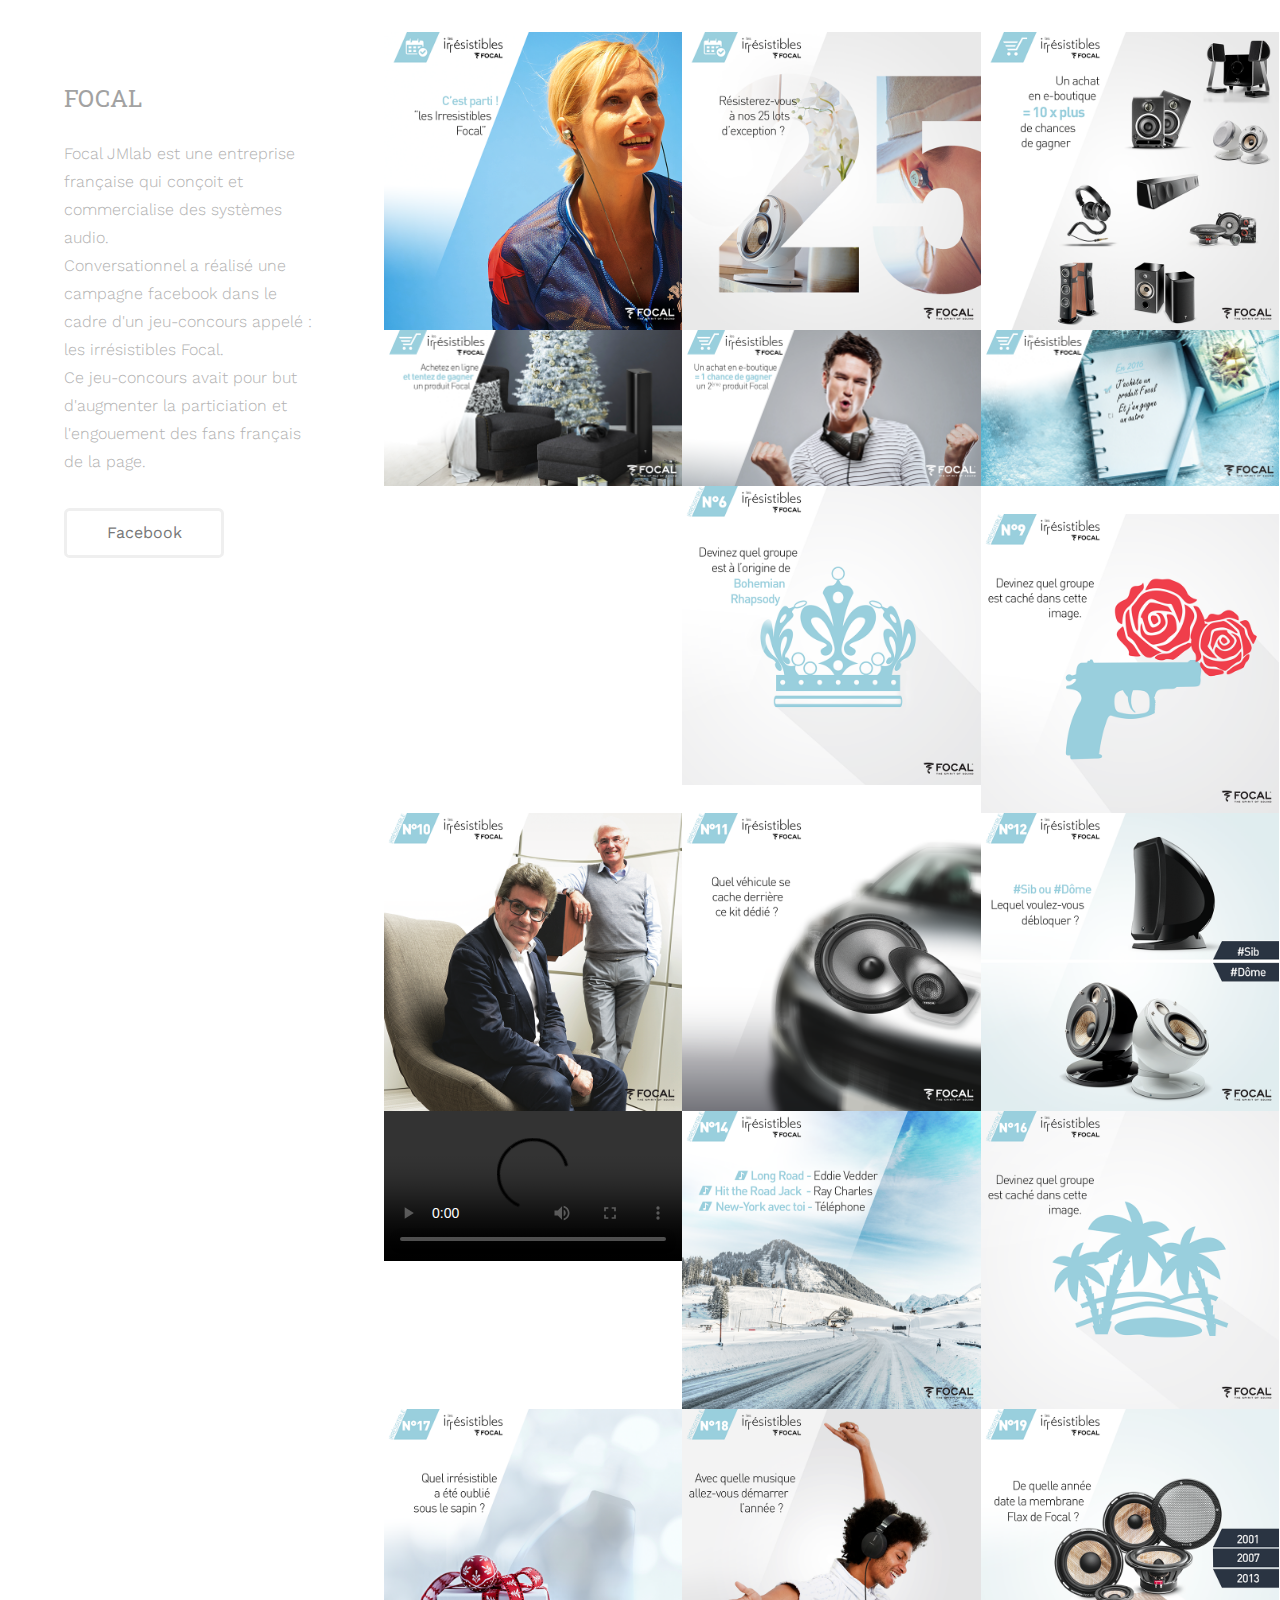
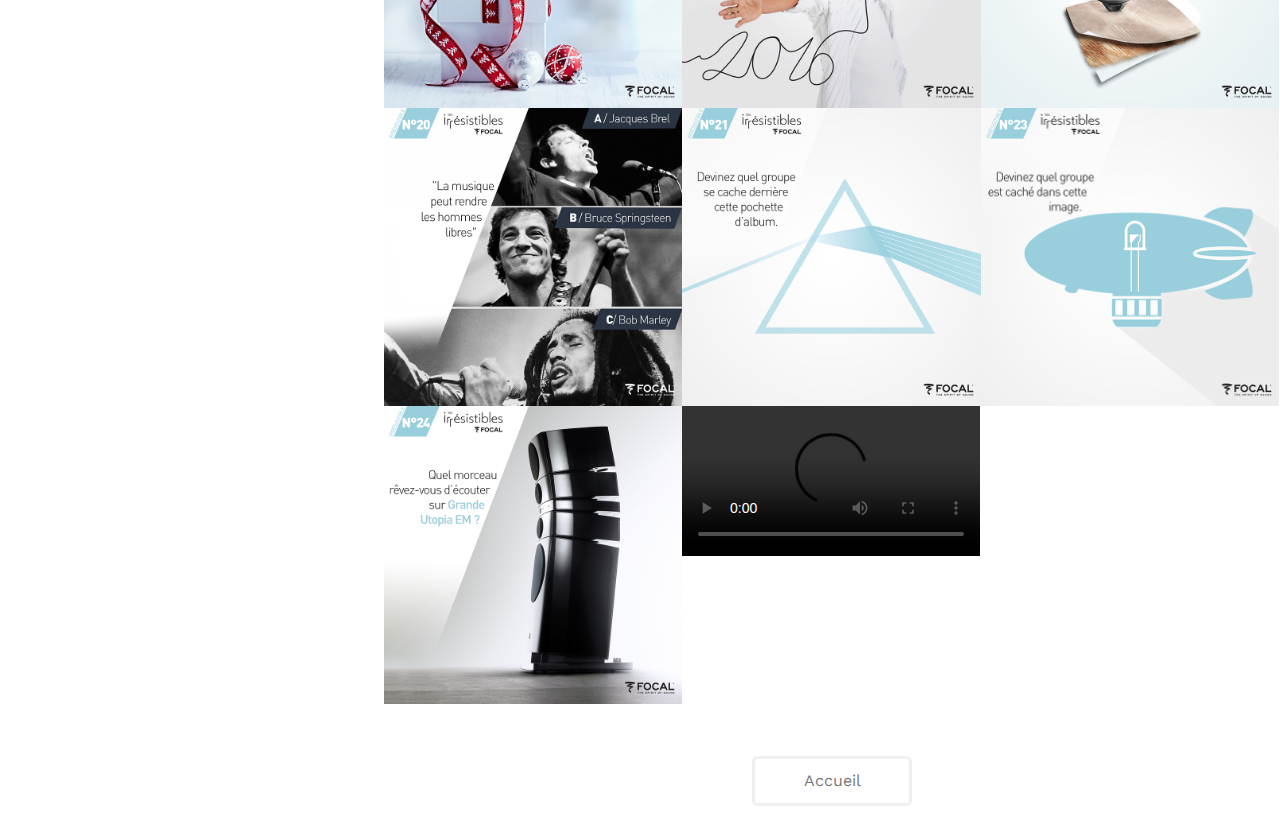
==== commit f7d667b0: "Correction 404" ====
--- a/focal.html
+++ b/focal.html
@@ -1,4 +1,4 @@
-<!DOCTYPE HTML>
+<!--  --><!DOCTYPE HTML>
 <!--
 	Strata by HTML5 UP
 	html5up.net | @n33co
--- a/assets/css/main.css
+++ b/assets/css/main.css
@@ -1820,8 +1820,8 @@
 	}
 
 		.select-wrapper:before {
-			-moz-osx-font-smoothing: grayscale;
-			-webkit-font-smoothing: antialiased;
+			/*-moz-osx-font-smoothing: grayscale;
+			-webkit-font-smoothing: antialiased;*/
 			font-family: FontAwesome;
 			font-style: normal;
 			font-weight: normal;
@@ -1886,8 +1886,8 @@
 
 			input[type="checkbox"] + label:before,
 			input[type="radio"] + label:before {
-				-moz-osx-font-smoothing: grayscale;
-				-webkit-font-smoothing: antialiased;
+				/*-moz-osx-font-smoothing: grayscale;
+				-webkit-font-smoothing: antialiased;*/
 				font-family: FontAwesome;
 				font-style: normal;
 				font-weight: normal;
@@ -2102,8 +2102,8 @@
 	}
 
 		.icon:before {
-			-moz-osx-font-smoothing: grayscale;
-			-webkit-font-smoothing: antialiased;
+			/*-moz-osx-font-smoothing: grayscale;
+			-webkit-font-smoothing: antialiased;*/
 			font-family: FontAwesome;
 			font-style: normal;
 			font-weight: normal;
@@ -2283,6 +2283,7 @@
 			cursor: default;
 			list-style: none;
 			padding-left: 0;
+			margin-top: 2em;
 		}
 
 			ul.actions li {
@@ -2578,7 +2579,7 @@
 
 /* Work Item */
 
-	.work-item{
+/*	.work-item{
 		margin: 0;
 	}
 
@@ -2602,7 +2603,7 @@
 			font-size: 0.8em;
 			line-height: 1.5em;
 			margin: 0;
-		}
+		}*/
 
 /* Header */
 
@@ -2764,7 +2765,7 @@
 	
 	#main-projects {
 		margin-left: 30%;
-	}	
+	}
 
 
 /* Poptrox */
@@ -2863,8 +2864,8 @@
 		}
 
 			.poptrox-popup .loader:before {
-				-moz-osx-font-smoothing: grayscale;
-				-webkit-font-smoothing: antialiased;
+				/*-moz-osx-font-smoothing: grayscale;
+				-webkit-font-smoothing: antialiased;*/
 				font-family: FontAwesome;
 				font-style: normal;
 				font-weight: normal;
@@ -2908,8 +2909,8 @@
 
 			.poptrox-popup .nav-next:before,
 			.poptrox-popup .nav-previous:before {
-				-moz-osx-font-smoothing: grayscale;
-				-webkit-font-smoothing: antialiased;
+				/*-moz-osx-font-smoothing: grayscale;
+				-webkit-font-smoothing: antialiased;*/
 				font-family: FontAwesome;
 				font-style: normal;
 				font-weight: normal;
@@ -2967,8 +2968,8 @@
 		}
 
 			.poptrox-popup .closer:before {
-				-moz-osx-font-smoothing: grayscale;
-				-webkit-font-smoothing: antialiased;
+				/*-moz-osx-font-smoothing: grayscale;
+				-webkit-font-smoothing: antialiased;*/
 				font-family: FontAwesome;
 				font-style: normal;
 				font-weight: normal;
@@ -3251,7 +3252,6 @@
 					padding: 2.25em 0 0 0;
 				}
 
-
 		/*work*/
 		.main .work{
 			width: 50%
@@ -3340,7 +3340,6 @@
 
 		/*Images*/
 		.image.fit img{
-			width: auto;
 			margin: 0 auto;
 		}
 	}